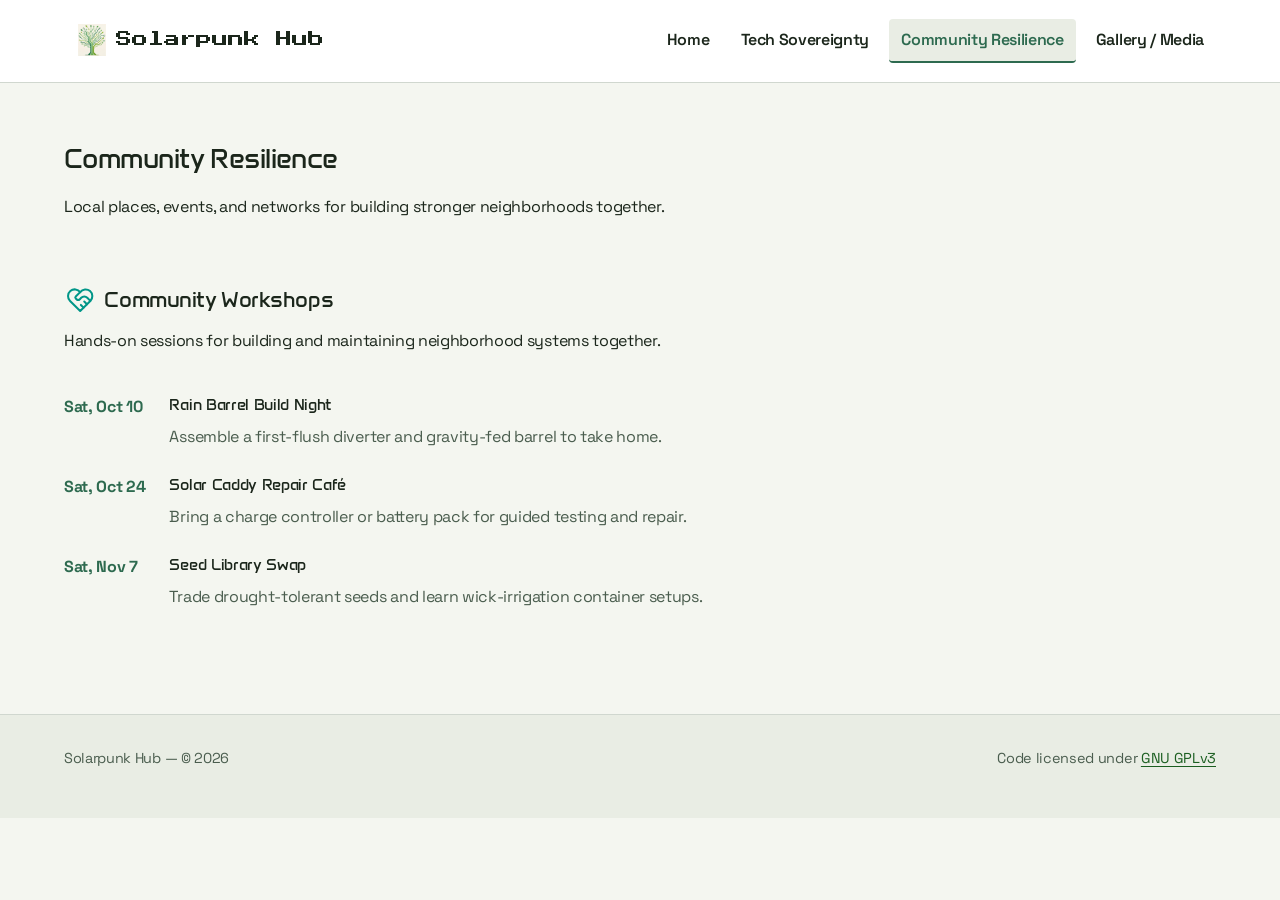
==== community-resilience.html @ 202b6667 "Split site into four pages Added gallery.html and community-resilience.html using sections moved fro" ====
<!doctype html>
<html lang="en">
<head>
  <meta charset="utf-8">
  <meta name="viewport" content="width=device-width, initial-scale=1">
  <title>Community Resilience · Solarpunk Hub</title>

  <!-- Google Fonts Embed: Anta (headings), Press Start 2P (site name + buttons), Space Grotesk (body) -->
  <link rel="preconnect" href="https://fonts.googleapis.com">
  <link rel="preconnect" href="https://fonts.gstatic.com" crossorigin>
  <link href="https://fonts.googleapis.com/css2?family=Anta&family=Press+Start+2P&family=Space+Grotesk:wght@400;500;600;700&display=swap" rel="stylesheet">

  <link rel="stylesheet" href="styles.css">
</head>
<body>
  <a class="skip-link" href="#main-content">Skip to main content</a>
  <!-- Header acts as its own container using utility/layout classes directly -->
  <header class="site-header">
    <div class="site-container site-header-inner">
      <a class="site-nav-link site-brand" href="index.html">
  <!-- ASSET: circuit-tree-icon-192x192.png (site logo) Source: AI-generated with Gemini by Anitra French, September 2026 Optimization: 192x192 version from favicon package (512px original), displayed at 32px so it stays sharp on high-resolution screens.-->
      <img src="images/circuit-tree-icon-192x192.png" alt="" width="32" height="32">Solarpunk Hub</a>
      <nav aria-label="Main Navigation">
        <ul class="site-nav-list">
          <li><a class="site-nav-link" href="index.html">Home</a></li>
          <li><a class="site-nav-link" href="tech-sovereignty.html">Tech Sovereignty</a></li>
          <li><a class="site-nav-link" aria-current="page" href="community-resilience.html">Community Resilience</a></li>
          <li><a class="site-nav-link" href="gallery.html">Gallery / Media</a></li>
        </ul>
      </nav>
    </div>
  </header>

  <main class="site-main site-container" id="main-content">
    <section class="section section-prose">
      <h1>Community Resilience</h1>
      <p>Local places, events, and networks for building stronger neighborhoods together.</p>
    </section>

    <section class="section" id="community">
      <h2 class="heading-with-icon">
        <!-- ASSET: heart-handshake icon (inline SVG) Source: Tabler Icons v1.64, https://tabler.io/icons License: MIT License, © Paweł Kuna. The heading text carries the meaning, so aria-hidden hides it from screen readers. Optimization: Inline SVG, no extra file request; scales with text. -->
        <svg aria-hidden="true" focusable="false" xmlns="http://www.w3.org/2000/svg" width="24" height="24" viewBox="0 0 24 24" fill="none" stroke="#009688" stroke-width="1.5" stroke-linecap="round" stroke-linejoin="round"><path d="M19.5 12.572l-7.5 7.428l-7.5 -7.428a5 5 0 1 1 7.5 -6.566a5 5 0 1 1 7.5 6.572" /><path d="M12 6l-3.293 3.293a1 1 0 0 0 0 1.414l.543 .543c.69 .69 1.81 .69 2.5 0l1 -1a3.182 3.182 0 0 1 4.5 0l2.25 2.25" /><path d="M12.5 15.5l2 2" /><path d="M15 13l2 2" /></svg>Community Workshops</h2>
      <p>Hands-on sessions for building and maintaining neighborhood systems together.</p>
      <div class="event-schedule-wrap">
        <dl class="event-schedule">
          <dt><time datetime="2026-10-10">Sat, Oct 10</time></dt>
          <dd>
            <h3>Rain Barrel Build Night</h3>
            <p>Assemble a first-flush diverter and gravity-fed barrel to take home.</p>
          </dd>

          <dt><time datetime="2026-10-24">Sat, Oct 24</time></dt>
          <dd>
            <h3>Solar Caddy Repair Café</h3>
            <p>Bring a charge controller or battery pack for guided testing and repair.</p>
          </dd>

          <dt><time datetime="2026-11-07">Sat, Nov 7</time></dt>
          <dd>
            <h3>Seed Library Swap</h3>
            <p>Trade drought-tolerant seeds and learn wick-irrigation container setups.</p>
          </dd>
        </dl>
      </div>
    </section>
  </main>

  <footer class="site-footer">
    <div class="site-container site-footer-inner cluster">
      <p>Solarpunk Hub — © 2026</p>
      <p>Code licensed under <a href="https://github.com/ajfrenc5/Capstone-project/blob/main/LICENSE" target="_blank" rel="noopener">GNU GPLv3</a></p>
    </div>
  </footer>
</body>
</html>
---- styles.css ----
@layer reset, base, layout, components, utilities, overrides;

/* 1. RESET LAYER */
@layer reset {
  *,
  *::before,
  *::after {
    box-sizing: border-box;
  }

  body,
  h1,
  h2,
  h3,
  h4,
  p,
  ul,
  ol,
  figure,
  blockquote,
  table,
  th,
  td {
    margin: 0;
  }

  ul,
  ol {
    padding: 0;
    list-style: none;
  }

  img,
  svg {
    display: block;
    max-inline-size: 100%;
    block-size: auto;
  }

  input,
  button,
  textarea,
  select {
    font: inherit;
    color: inherit;
  }

  table {
    border-collapse: collapse;
    border-spacing: 0;
  }
}

/* 2. BASE LAYER */
@layer base {
  :root {
    /* Color Tokens */
    --color-surface: #f4f6f0;
    --color-surface-raised: #ffffff;
    --color-surface-alt: #e9ede4;
    --color-text: #1b261b;
    --color-text-muted: #4a5d4e;
    --color-primary: #2d6a4f;
    --color-primary-hover: #1b4332;
    --color-accent: #d4a373;
    --color-border: #d0d7cf;
    --color-warning: #b23a22;
    --color-warning-surface: #fdf2f0;
    --color-link: #1b5e20;
    --color-focus: #2d6a4f;

    /* Typography Tokens */
    --font-base: "Space Grotesk", system-ui, sans-serif;  /* body text */
    --font-heading: "Anta", system-ui, sans-serif;         /* h1–h4 */
    --font-brand: "Press Start 2P", system-ui, monospace;  /* site name + buttons */
    --line-height-base: 1.6;
    --line-height-heading: 1.4;

    /* Spacing Tokens */
    --space-1: 0.25rem;
    --space-2: 0.5rem;
    --space-3: 0.75rem;
    --space-4: 1rem;
    --space-6: 1.5rem;
    --space-8: 2rem;
    --space-12: 3rem;
    --space-16: 4rem;

    /* Shape & Elevation Tokens */
    --radius-sm: 0.25rem;
    --radius-md: 0.5rem;
    --radius-lg: 0.75rem;
    --border-width: 1px;
    --shadow-subtle: 0 2px 6px rgba(27, 38, 27, 0.05);
    --shadow-raised: 0 4px 12px rgba(27, 38, 27, 0.08);

    /* Layout Constraints */
    --container-max: 72rem;
    --measure-text: 65ch;
    --gutter: clamp(1rem, 0.5rem + 2vw, 2.5rem);
  }

  body {
    background-color: var(--color-surface);
    color: var(--color-text);
    font-family: var(--font-base);
    font-size: 1rem;
    line-height: var(--line-height-base);
    letter-spacing: -0.02em;
  }

  h1,
  h2,
  h3,
  h4 {
    font-family: var(--font-heading);
    line-height: var(--line-height-heading);
    color: var(--color-text);
    text-wrap: balance;
    letter-spacing: -0.02em;
    font-weight: 400;
  }

  h1 {
    font-size: clamp(1.25rem, 2.5vw + 0.5rem, 1.75rem);
    margin-block-end: var(--space-4);
  }

  h2 {
    font-size: clamp(1rem, 1.8vw + 0.25rem, 1.35rem);
    margin-block-end: var(--space-3);
  }

  h3 {
    font-size: 1rem;
    margin-block-end: var(--space-2);
  }

  p {
    margin-block-end: var(--space-4);
  }

  a {
    color: var(--color-link);
    text-decoration-thickness: 1px;
    text-underline-offset: 0.2em;
  }

  a:hover {
    color: var(--color-primary-hover);
  }

  :focus-visible {
    outline: 3px solid var(--color-focus);
    outline-offset: 2px;
  }
}

/* 3. LAYOUT LAYER */
@layer layout {
 .site-container {
  inline-size: min(100% - (var(--gutter) * 2), var(--container-max));
  margin-inline: auto;
}

  .site-header {
    background-color: var(--color-surface-raised);
    border-block-end: var(--border-width) solid var(--color-border);
    padding-block: var(--space-4);
  }

  .site-header-inner {
    display: flex;
    flex-wrap: wrap;
    align-items: center;
    justify-content: space-between;
    gap: var(--space-4);
  }

  .site-main {
    padding-block: var(--space-8) var(--space-16);
  }

  .section {
    padding-block: var(--space-6);
  }

  .section-prose {
    max-inline-size: var(--measure-text);
  }
    /* Hero: text and image side by side when there's room, stacked when not.
     Same auto-fit approach as .grid-cards, so no media query is needed. */
  .hero {
    display: grid;
    grid-template-columns: repeat(auto-fit, minmax(min(100%, 22rem), 1fr));
    gap: var(--space-8);
    align-items: center;
  }

  .hero-text {
    max-inline-size: var(--measure-text);
  }

  .hero-image {
    inline-size: 100%;
    border-radius: var(--radius-md);
  }

  .grid-cards {
    display: grid;
    grid-template-columns: repeat(auto-fit, minmax(min(100%, 17.5rem), 1fr));
    gap: var(--space-6);
    margin-block-start: var(--space-6);
  }

  .table-scroller {
    inline-size: 100%;
    overflow-x: auto;
    border: var(--border-width) solid var(--color-border);
    border-radius: var(--radius-md);
    background-color: var(--color-surface-raised);
    margin-block: var(--space-6);
    -webkit-overflow-scrolling: touch;
  }

  .site-footer {
    background-color: var(--color-surface-alt);
    border-block-start: var(--border-width) solid var(--color-border);
    padding-block: var(--space-8);
    color: var(--color-text-muted);
    font-size: 0.9rem;
  }
  
  .site-footer-inner {
    justify-content: space-between;
  }
}

/* 4. COMPONENTS LAYER */
@layer components {
  /* Component 1 Navigation */
  /* Narrow default: 2x2 grid so links never wrap into uneven rows. */
  .site-nav-list {
    display: grid;
    grid-template-columns: repeat(2, 1fr);
    gap: var(--space-2);
  }

  .site-nav-list .site-nav-link {
    display: block;
    text-align: center;
  }

  /* Breakpoint observed at ~618px: all four links fit on one row. */
  @media (min-width: 39em) {
    .site-nav-list {
      display: flex;
      flex-wrap: wrap;
    }

    .site-nav-list .site-nav-link {
      display: inline-block;
    }
  }

  .site-nav-link {
    display: inline-block;
    padding: var(--space-2) var(--space-3);
    font-weight: 600;
    text-decoration: none;
    color: var(--color-text);
    border-radius: var(--radius-sm);
    border-block-end: 2px solid transparent;
    transition: background-color 150ms ease, border-color 150ms ease;
  }

  .site-nav-link:hover {
    background-color: var(--color-surface-alt);
    color: var(--color-primary);
  }

  .site-nav-link[aria-current="page"] {
    color: var(--color-primary);
    border-block-end-color: var(--color-primary);
    background-color: var(--color-surface-alt);
  }

/* Skip link: hidden off-screen until it receives keyboard focus */
  .skip-link {
    position: absolute;
    inset-block-start: var(--space-2);
    inset-inline-start: var(--space-2);
    z-index: 100;
    padding: var(--space-2) var(--space-4);
    background-color: var(--color-primary);
    color: #ffffff;
    font-weight: 700;
    border-radius: var(--radius-sm);
    transform: translateY(-150%);
  }

  .skip-link:focus {
    transform: translateY(0);
  }

/* Brand: logo sits beside the site name */
.site-brand {
  display: inline-flex;
  align-items: center;
  gap: var(--space-2);
  font-weight: 400;
}

.site-brand, button, .button {
  font-family: var(--font-brand);
  font-size: 0.75rem;
  line-height: 1.6;
  letter-spacing: 0;
}

/* Site name: larger than buttons. Comes after the shared rule so it wins. */
.site-brand {
  font-size: 1rem;
}

/* Logo size in rem so it scales with zoom */
.site-brand img {
  inline-size: 2rem;
  block-size: 2rem;
  flex-shrink: 0;
}
/* Heading with a decorative icon beside it */
.heading-with-icon {
  display: flex;
  align-items: center;
  gap: var(--space-2);
}

.heading-with-icon svg {
  inline-size: 1.5em;
  block-size: 1.5em;
  flex-shrink: 0;
}

  /* Component 2 Action Button */
  .button {
    --button-bg: var(--color-primary);
    --button-fg: #ffffff;
    --button-border: var(--color-primary);
    --button-hover-bg: var(--color-primary-hover);

    display: inline-block;
    padding: var(--space-3) var(--space-6);
    background-color: var(--button-bg);
    color: var(--button-fg);
    border: var(--border-width) solid var(--button-border);
    border-radius: var(--radius-sm);
    font-weight: 400;
    text-decoration: none;
    text-align: center;
    cursor: pointer;
    transition: background-color 150ms ease, border-color 150ms ease;
  }

  .button:hover {
    background-color: var(--button-hover-bg);
    border-color: var(--button-hover-bg);
    color: var(--button-fg);
  }

  .button:active {
    transform: translateY(1px);
  }

  /* Component 3 Art Card */

  .art-card {
    display: flex;
    flex-direction: column;
    padding: var(--space-4);
    background-color: var(--color-surface-raised);
    border: var(--border-width) solid var(--color-border);
    border-radius: var(--radius-md);
    box-shadow: var(--shadow-subtle);
    overflow: hidden;
  }

  .art-card p {
    color: var(--color-text-muted);
    flex-grow: 1;
    margin-block-end: var(--space-4);
  }

  .art-card-meta {
    font-size: 0.85rem;
    color: var(--color-text-muted);
    border-block-start: var(--border-width) solid var(--color-border);
    padding-block-start: var(--space-2);
  }

  /* Subgrid: align across a row */
  @supports (grid-template-rows: subgrid) {
    .art-card {
      display: grid;
      grid-row: span 3;
      grid-template-rows: subgrid;
      row-gap: 0;
    }
  }

  /* Component 4 Comparison Table */
  .comparison-table {
    inline-size: 100%;
    text-align: start;
    font-size: 0.95rem;
  }

  .comparison-table th,
  .comparison-table td {
    padding: var(--space-3) var(--space-4);
    border-block-end: var(--border-width) solid var(--color-border);
  }

    .comparison-table th {
    background-color: var(--color-surface-alt);
    font-family: var(--font-heading);
    font-weight: 400;
    color: var(--color-text);
  }
  

  .comparison-table tbody tr:hover {
    background-color: var(--color-surface);
  }

  /* Component 5 Callout Alert */
  .callout-alert {
    --alert-accent: var(--color-warning);
    --alert-bg: var(--color-warning-surface);

    padding: var(--space-4) var(--space-6);
    background-color: var(--alert-bg);
    border: var(--border-width) solid var(--color-border);
    border-inline-start: 6px solid var(--alert-accent);
    border-radius: var(--radius-sm);
    margin-block: var(--space-6);
  }

  .callout-alert h2 {
  color: var(--alert-accent);
  font-size: 1rem;
}

  .callout-alert p:last-child {
    margin-block-end: 0;
  }

  .callout-alert:target,
  .section:target {
    animation: target-highlight 1.5s ease-out;
  }

  @keyframes target-highlight {
    0% {
      outline: 3px solid var(--color-accent);
      outline-offset: 4px;
    }
    100% {
      outline: 3px solid transparent;
      outline-offset: 4px;
    }
  }
  
  /* Component 6 Event Schedule */
  /* The wrapper is the container the schedule responds to. */
  .event-schedule-wrap {
    container: event-schedule / inline-size;
    margin-block-start: var(--space-6);
  }

  .event-schedule {
    display: grid;
    row-gap: var(--space-1);
  }

  .event-schedule dt {
    font-weight: 700;
    color: var(--color-primary);
  }

  .event-schedule dd {
    margin-inline: 0;
    margin-block: 0 var(--space-6);
  }

  .event-schedule dd:last-child {
    margin-block-end: 0;
  }

  .event-schedule dd p {
    color: var(--color-text-muted);
    margin-block-end: 0;
  }

  @container event-schedule (inline-size >= 30rem) {
    .event-schedule {
      grid-template-columns: fit-content(10rem) 1fr;
      column-gap: var(--space-6);
      row-gap: var(--space-6);
    }

    .event-schedule dd {
      margin-block-end: 0;
    }
  }

  /* Component 7 Intro Panel: green panel that introduces solarpunk */
  .intro-panel {
    background-color: var(--color-primary);
    color: var(--color-surface);
    padding: var(--space-8) var(--space-6);
    border-radius: var(--radius-md);
    margin-block: var(--space-6);
  }
  .intro-panel .section-prose {
    margin-inline: auto;
    text-align: center;
  }

  .intro-panel h2 {
    color: var(--color-surface);
  }

  .intro-panel p:last-child {
    margin-block-end: 0;
  }

  /* User preference: reduced motion. */
  @media (prefers-reduced-motion: reduce) {
    .callout-alert:target,
    .section:target {
      animation: none;
      outline: 3px solid var(--color-accent);
      outline-offset: 4px;
    }

    .button:active {
      transform: none;
    }
  }
}

/* 5. UTILITIES LAYER */
@layer utilities {
  .visually-hidden {
    position: absolute;
    inline-size: 1px;
    block-size: 1px;
    overflow: hidden;
    clip: rect(0 0 0 0);
    white-space: nowrap;
    clip-path: inset(50%);
  }

  .eyebrow {
    font-size: 0.85rem;
    font-weight: 700;
    text-transform: uppercase;
    letter-spacing: 0.08em;
    color: var(--color-primary);
    margin-block-end: var(--space-2);
  }

  .cluster {
    display: flex;
    flex-wrap: wrap;
    align-items: center;
    gap: var(--space-2);
  }
}

/*  6. OVERRIDES LAYER */
@layer overrides {
  .no-scroll {
    overflow: hidden !important;
  }
}

/* PRINT ENHANCEMENTS */
@media print {
  @page {
    margin: 1.5cm;
  }

  *,
  *::before,
  *::after {
    background: transparent !important;
    color: #000000 !important;
    box-shadow: none !important;
    text-shadow: none !important;
  }

  body {
    font-size: 11pt;
    line-height: 1.4;
  }

  .site-header,
  .site-footer,
  .button {
    display: none !important;
  }

  .site-container {
    inline-size: 100%;
  }

  .table-scroller {
    overflow: visible;
    border: none;
  }

  .comparison-table {
    border: 1px solid #000000;
    page-break-inside: avoid;
  }

  .comparison-table th,
  .comparison-table td {
    border: 1px solid #000000;
  }

  .art-card,
  .callout-alert {
    border: 1px solid #000000;
    page-break-inside: avoid;
    margin-block-end: 1cm;
  }

  a[href^="http"]::after {
    content: " (" attr(href) ")";
    font-size: 0.85em;
    word-break: break-all;
  }
}
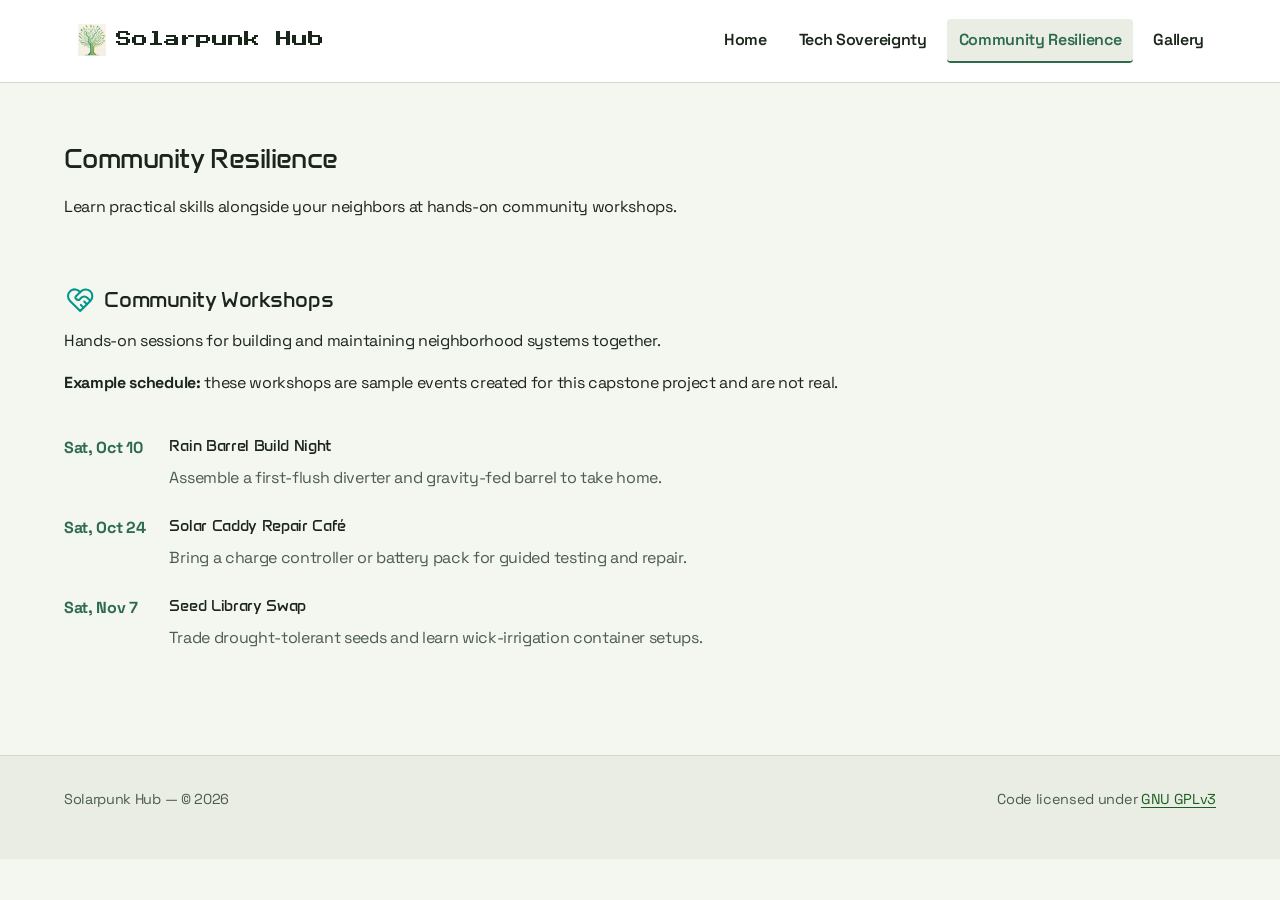
==== commit 01a05dff: "Align all page content with what the site delivers; label example events and AI art  Home: removed "" ====
--- a/community-resilience.html
+++ b/community-resilience.html
@@ -3,7 +3,9 @@
 <head>
   <meta charset="utf-8">
   <meta name="viewport" content="width=device-width, initial-scale=1">
-  <title>Community Resilience · Solarpunk Hub</title>
+  <title>Community Resilience Workshops · Solarpunk Hub</title>
+  <meta name="description" content="Hands-on workshops for building and maintaining neighborhood systems together, from rain barrel builds and solar repair to seed swaps.">
+  <link rel="canonical" href="https://ajfrenc5.github.io/Capstone-project/community-resilience.html">
 
   <!-- Google Fonts Embed: Anta (headings), Press Start 2P (site name + buttons), Space Grotesk (body) -->
   <link rel="preconnect" href="https://fonts.googleapis.com">
@@ -25,7 +27,7 @@
           <li><a class="site-nav-link" href="index.html">Home</a></li>
           <li><a class="site-nav-link" href="tech-sovereignty.html">Tech Sovereignty</a></li>
           <li><a class="site-nav-link" aria-current="page" href="community-resilience.html">Community Resilience</a></li>
-          <li><a class="site-nav-link" href="gallery.html">Gallery / Media</a></li>
+          <li><a class="site-nav-link" href="gallery.html">Gallery</a></li>
         </ul>
       </nav>
     </div>
@@ -34,7 +36,7 @@
   <main class="site-main site-container" id="main-content">
     <section class="section section-prose">
       <h1>Community Resilience</h1>
-      <p>Local places, events, and networks for building stronger neighborhoods together.</p>
+      <p>Learn practical skills alongside your neighbors at hands-on community workshops.</p>
     </section>
 
     <section class="section" id="community">
@@ -42,6 +44,7 @@
         <!-- ASSET: heart-handshake icon (inline SVG) Source: Tabler Icons v1.64, https://tabler.io/icons License: MIT License, © Paweł Kuna. The heading text carries the meaning, so aria-hidden hides it from screen readers. Optimization: Inline SVG, no extra file request; scales with text. -->
         <svg aria-hidden="true" focusable="false" xmlns="http://www.w3.org/2000/svg" width="24" height="24" viewBox="0 0 24 24" fill="none" stroke="#009688" stroke-width="1.5" stroke-linecap="round" stroke-linejoin="round"><path d="M19.5 12.572l-7.5 7.428l-7.5 -7.428a5 5 0 1 1 7.5 -6.566a5 5 0 1 1 7.5 6.572" /><path d="M12 6l-3.293 3.293a1 1 0 0 0 0 1.414l.543 .543c.69 .69 1.81 .69 2.5 0l1 -1a3.182 3.182 0 0 1 4.5 0l2.25 2.25" /><path d="M12.5 15.5l2 2" /><path d="M15 13l2 2" /></svg>Community Workshops</h2>
       <p>Hands-on sessions for building and maintaining neighborhood systems together.</p>
+      <p><strong>Example schedule:</strong> these workshops are sample events created for this capstone project and are not real.</p>
       <div class="event-schedule-wrap">
         <dl class="event-schedule">
           <dt><time datetime="2026-10-10">Sat, Oct 10</time></dt>
--- a/styles.css
+++ b/styles.css
@@ -220,7 +220,6 @@
     border-radius: var(--radius-md);
     background-color: var(--color-surface-raised);
     margin-block: var(--space-6);
-    -webkit-overflow-scrolling: touch;
   }
 
   .site-footer {
@@ -557,7 +556,6 @@
     inline-size: 1px;
     block-size: 1px;
     overflow: hidden;
-    clip: rect(0 0 0 0);
     white-space: nowrap;
     clip-path: inset(50%);
   }
